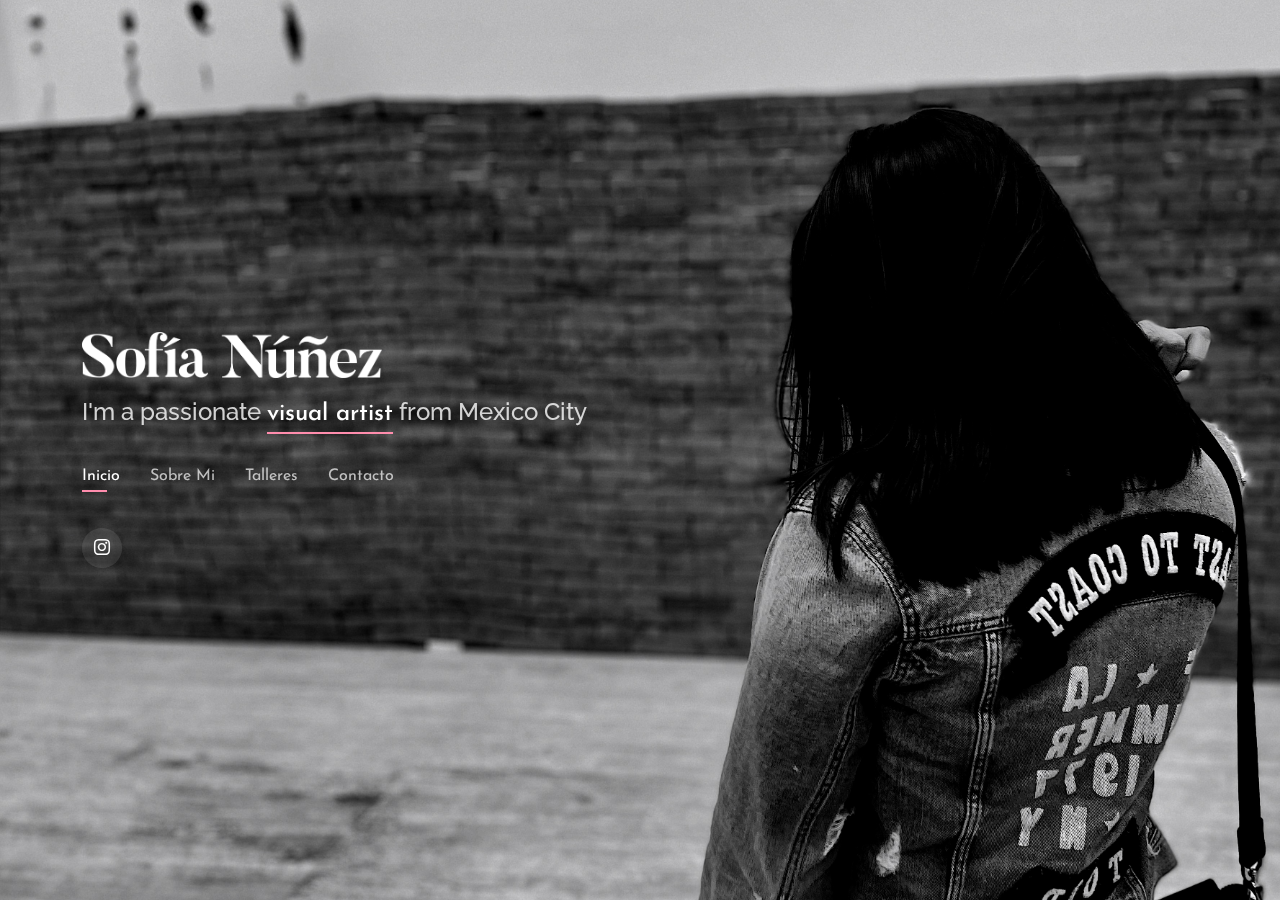
==== index.html @ c7eb0c35 "initial commit" ====
<!DOCTYPE html>
<html lang="en">

<head>
    <meta charset="utf-8">
    <meta content="width=device-width, initial-scale=1.0" name="viewport">

    <title>Sofía Nuñez</title>
    <meta content="" name="description">
    <meta content="" name="keywords">

    <!-- Favicons -->
    <link href="assets/img/favicon.png" rel="icon">
    <link href="assets/img/apple-touch-icon.png" rel="apple-touch-icon">

    <!-- Google Fonts -->
    <link href="https://fonts.googleapis.com/css?family=Josefin+Sans:300,300i,400,400i,600,600i,700,700i|Raleway:300,300i,400,400i,500,500i,600,600i,700,700i|Poppins:300,300i,400,400i,500,500i,600,600i,700,700i" rel="stylesheet">

    <!-- Vendor CSS Files -->
    <link href="assets/vendor/bootstrap/css/bootstrap.min.css" rel="stylesheet">
    <link href="assets/vendor/bootstrap-icons/bootstrap-icons.css" rel="stylesheet">
    <link href="assets/vendor/boxicons/css/boxicons.min.css" rel="stylesheet">
    <link href="assets/vendor/glightbox/css/glightbox.min.css" rel="stylesheet">
    <link href="assets/vendor/remixicon/remixicon.css" rel="stylesheet">
    <link href="assets/vendor/swiper/swiper-bundle.min.css" rel="stylesheet">

    <!-- Template Main CSS File -->
    <link href="assets/css/style.css" rel="stylesheet">

</head>

<body>

    <!-- ======= Header ======= -->
    <header id="header">
        <div class="container">

            <!-- <h1><a href="index.html">Sofía Nuñez</a></h1> -->
            <!-- Uncomment below if you prefer to use an image logo -->
            <a href="index.html" class="mr-auto"><img src="assets/img/logo.png" alt="" class="img-fluid"></a>
            <h2>I'm a passionate <span class="change-text">visual artist</span> from Mexico City</h2>

            <nav id="navbar" class="navbar">
                <ul>
                    <li><a class="nav-link active" href="#header">Inicio</a></li>
                    <li><a class="nav-link" href="#about">Sobre Mi</a></li>
                    <!-- <li><a class="nav-link" href="#portfolio">Portfolio</a></li> -->
                    <li><a class="nav-link" href="#talleres">Talleres</a></li>
                    <li><a class="nav-link" href="#contact">Contacto</a></li>
                </ul>
                <i class="bi bi-list mobile-nav-toggle"></i>
            </nav><!-- .navbar -->

            <div class="social-links">
                <a href="https://www.instagram.com/sofiailustracion/" class="instagram"><i class="bi bi-instagram"></i></a>
            </div>

        </div>
    </header><!-- End Header -->

    <!-- ======= About Section ======= -->
    <section id="about" class="about">

        <!-- ======= About Me ======= -->
        <div class="about-me container">

            <div class="section-title">
                <h2>Sobre Mi</h2>
                <p>Un poco más sobre quién soy...</p>
            </div>

            <div class="row">
                <div class="col-lg-4" data-aos="fade-right">
                    <img src="assets/img/me.jpg" class="img-fluid" alt="">
                </div>
                <div class="col-lg-8 pt-4 pt-lg-0 content" data-aos="fade-left">
                    <h3>Artista Visual / Ilustradora.</h3>
                    <p>
                        Actualmente resido en Ciudad de México. Disfruto aceptar nuevos retos, desde ilustración, obras de arte o contenido para marcas. Estuve dedicada algunos años al departamento de diseño en distintas compañías internacionales enforcadas en marcas de lujo, para después comenzar mi propio estudio y así poder concentrarme en diversos proyectos de arte y diseño que son mi pasión.
                    </p>
                    <div class="row">
                        <div class="col-lg-6">
                            <ul>
                                <li><i class="bi bi-chevron-right"></i> <strong>Mi Estudio:</strong> <span>Col. Roma, Ciudad de México</span></li>
                                <li><i class="bi bi-chevron-right"></i> <strong>WhatsApp:</strong> <span><a href='https://wa.me/525623193474' target='_blank'>+52 562-319-3474</a></span></li>
                                <li><i class="bi bi-chevron-right"></i> <strong>Email:</strong> <span>sofia@papertimes.ink</span></li>
                            </ul>
                        </div>
                    </div>
                    <p>
                        He trabajado con marcas como Estée Lauder, Oracle, Eucerín, Chanel, Lancôme, Aveda, Yves Saint Laurent Beauty, Bobbi Brown, Smashbox, Origins y Wärtsilä.
                    </p>
                    <p>
                        En un día común me puedes encontrar en mi estudio creando algo nuevo o impartiendo algún taller artístico. Mi obra se define por retratos femeninos, naturaleza, colores brillantes, así como el contraste de colores cálidos y fríos. Me gusta experimentar con materiales y colores, observando cada uno de los elementos de la naturaleza que la rodean para poder plasmarlos con diferentes medios. Mis ilustraciones hablan del poder femenino y de la conexión que tenemos con la naturaleza.
                    </p>
                </div>
            </div>

        </div><!-- End About Me -->

        <!-- ======= Counts ======= -->
        <div class="counts container">

            <div class="row">

                <div class="col-lg-3 col-md-6">
                    <div class="count-box">
                        <i class="bi bi-emoji-smile"></i>
                        <span data-purecounter-start="0" data-purecounter-end="372" data-purecounter-duration="1" class="purecounter"></span>
                        <p>Clientes Felices</p>
                    </div>
                </div>

                <div class="col-lg-3 col-md-6 mt-5 mt-md-0">
                    <div class="count-box">
                        <i class="bi bi-palette"></i>
                        <span data-purecounter-start="0" data-purecounter-end="703" data-purecounter-duration="1" class="purecounter"></span>
                        <p>Obras Publicadas</p>
                    </div>
                </div>

                <div class="col-lg-3 col-md-6 mt-5 mt-lg-0">
                    <div class="count-box">
                        <i class="bi bi-brush"></i>
                        <span data-purecounter-start="0" data-purecounter-end="1757" data-purecounter-duration="1" class="purecounter"></span>
                        <p>Horas en el Estudio</p>
                    </div>
                </div>

                <div class="col-lg-3 col-md-6 mt-5 mt-lg-0">
                    <div class="count-box">
                        <i class="bi bi-easel"></i>
                        <span data-purecounter-start="0" data-purecounter-end="48" data-purecounter-duration="1" class="purecounter"></span>
                        <p>Talleres Impartidos</p>
                    </div>
                </div>

            </div>

        </div><!-- End Counts -->

        <!-- ======= Interests ======= -->
        <div class="interests container">

            <div class="section-title">
                <h2>Cosas que me gustan</h2>
            </div>

            <div class="row">
                <div class="col-lg-3 col-md-4">
                    <div class="icon-box">
                        <i class="bi bi-easel" style="color: #ffbb2c;"></i>
                        <h3>Historia del Arte</h3>
                    </div>
                </div>
                <div class="col-lg-3 col-md-4 mt-4 mt-md-0">
                    <div class="icon-box">
                        <i class="bi bi-brush" style="color: #5578ff;"></i>
                        <h3>Talleres de Pintura</h3>
                    </div>
                </div>
                <div class="col-lg-3 col-md-4 mt-4 mt-md-0">
                    <div class="icon-box">
                        <i class="bi bi-music-note" style="color: #fb746c;"></i>
                        <h3>Musica</h3>
                    </div>
                </div>
                <div class="col-lg-3 col-md-4 mt-4 mt-lg-0">
                    <div class="icon-box">
                        <i class="bi bi-flower3" style="color: #f1cf81;"></i>
                        <h3>Naturaleza</h3>
                    </div>
                </div>
                <div class="col-lg-3 col-md-4 mt-4">
                    <div class="icon-box">
                        <i class="bi bi-building" style="color: #47aeff;"></i>
                        <h3>Museos</h3>
                    </div>
                </div>
                <div class="col-lg-3 col-md-4 mt-4">
                    <div class="icon-box">
                        <i class="bi bi-cup" style="color: #ffa76e;"></i>
                        <h3>Café</h3>
                    </div>
                </div>
                <div class="col-lg-3 col-md-4 mt-4">
                    <div class="icon-box">
                        <i class="bi bi-bicycle" style="color: #c8c7e9;"></i>
                        <h3>Ejercicio</h3>
                    </div>
                </div>
                <div class="col-lg-3 col-md-4 mt-4">
                    <div class="icon-box">
                        <i class="bi bi-pause-circle" style="color: #a0e2c6;"></i>
                        <h3>Meditar</h3>
                    </div>
                </div>
                <div class="col-lg-3 col-md-4 mt-4">
                    <div class="icon-box">
                        <i class="bi bi-pen" style="color: #91aeda;"></i>
                        <h3>Escribir</h3>
                    </div>
                </div>
                <div class="col-lg-3 col-md-4 mt-4">
                    <div class="icon-box">
                        <i class="bi bi-suit-heart" style="color: #8dd6bb;"></i>
                        <h3>Enseñar</h3>
                    </div>
                </div>
            </div>

        </div><!-- End Interests -->

        <!-- ======= Testimonials ======= -->
        <!-- <div class="testimonials container">

            <div class="section-title">
                <h2>Testimonials</h2>
            </div>

            <div class="testimonials-slider swiper-container" data-aos="fade-up" data-aos-delay="100">
                <div class="swiper-wrapper">

                    <div class="swiper-slide">
                        <div class="testimonial-item">
                            <p>
                                <i class="bx bxs-quote-alt-left quote-icon-left"></i>
                                Proin iaculis purus consequat sem cure digni ssim donec porttitora entum suscipit rhoncus. Accusantium quam, ultricies eget id, aliquam eget nibh et. Maecen aliquam, risus at semper.
                                <i class="bx bxs-quote-alt-right quote-icon-right"></i>
                            </p>
                            <img src="assets/img/testimonials/testimonials-1.jpg" class="testimonial-img" alt="">
                            <h3>Saul Goodman</h3>
                            <h4>Ceo &amp; Founder</h4>
                        </div>
                    </div>

                    <div class="swiper-slide">
                        <div class="testimonial-item">
                            <p>
                                <i class="bx bxs-quote-alt-left quote-icon-left"></i>
                                Export tempor illum tamen malis malis eram quae irure esse labore quem cillum quid cillum eram malis quorum velit fore eram velit sunt aliqua noster fugiat irure amet legam anim culpa.
                                <i class="bx bxs-quote-alt-right quote-icon-right"></i>
                            </p>
                            <img src="assets/img/testimonials/testimonials-2.jpg" class="testimonial-img" alt="">
                            <h3>Sara Wilsson</h3>
                            <h4>Designer</h4>
                        </div>
                    </div>

                    <div class="swiper-slide">
                        <div class="testimonial-item">
                            <p>
                                <i class="bx bxs-quote-alt-left quote-icon-left"></i>
                                Enim nisi quem export duis labore cillum quae magna enim sint quorum nulla quem veniam duis minim tempor labore quem eram duis noster aute amet eram fore quis sint minim.
                                <i class="bx bxs-quote-alt-right quote-icon-right"></i>
                            </p>
                            <img src="assets/img/testimonials/testimonials-3.jpg" class="testimonial-img" alt="">
                            <h3>Jena Karlis</h3>
                            <h4>Store Owner</h4>
                        </div>
                    </div>

                    <div class="swiper-slide">
                        <div class="testimonial-item">
                            <p>
                                <i class="bx bxs-quote-alt-left quote-icon-left"></i>
                                Fugiat enim eram quae cillum dolore dolor amet nulla culpa multos export minim fugiat minim velit minim dolor enim duis veniam ipsum anim magna sunt elit fore quem dolore labore illum veniam.
                                <i class="bx bxs-quote-alt-right quote-icon-right"></i>
                            </p>
                            <img src="assets/img/testimonials/testimonials-4.jpg" class="testimonial-img" alt="">
                            <h3>Matt Brandon</h3>
                            <h4>Freelancer</h4>
                        </div>
                    </div>

                    <div class="swiper-slide">
                        <div class="testimonial-item">
                            <p>
                                <i class="bx bxs-quote-alt-left quote-icon-left"></i>
                                Quis quorum aliqua sint quem legam fore sunt eram irure aliqua veniam tempor noster veniam enim culpa labore duis sunt culpa nulla illum cillum fugiat legam esse veniam culpa fore nisi cillum quid.
                                <i class="bx bxs-quote-alt-right quote-icon-right"></i>
                            </p>
                            <img src="assets/img/testimonials/testimonials-5.jpg" class="testimonial-img" alt="">
                            <h3>John Larson</h3>
                            <h4>Entrepreneur</h4>
                        </div>
                    </div>

                </div>
                <div class="swiper-pagination"></div>
            </div>

            <div class="owl-carousel testimonials-carousel">

            </div>

        </div> -->
        <!-- End Testimonials  -->

    </section><!-- End About Section -->

    <!-- ======= Portfolio Section ======= -->
    <!--
    <section id="portfolio" class="portfolio">
        <div class="container">

            <div class="section-title">
                <h2>Portfolio</h2>
                <p>Mi Trabajo</p>
            </div>

            <div class="row">
                <div class="col-lg-12 d-flex justify-content-center">
                    <ul id="portfolio-flters">
                        <li data-filter="*" class="filter-active">Todos</li>
                        <li data-filter=".filter-app">Prints</li>
                        <li data-filter=".filter-card">Personalizadas</li>
                        <li data-filter=".filter-web">Originales</li>
                    </ul>
                </div>
            </div>

            <div class="row portfolio-container">

                <div class="col-lg-4 col-md-6 portfolio-item filter-app">
                    <div class="portfolio-wrap">
                        <img src="assets/img/portfolio/portfolio-1.jpg" class="img-fluid" alt="">
                        <div class="portfolio-info">
                            <h4>App 1</h4>
                            <p>App</p>
                            <div class="portfolio-links">
                                <a href="assets/img/portfolio/portfolio-1.jpg" data-gallery="portfolioGallery" class="portfolio-lightbox" title="App 1"><i class="bx bx-plus"></i></a>
                                <a href="portfolio-details.html" data-gallery="portfolioDetailsGallery" data-glightbox="type: external" class="portfolio-details-lightbox" title="Portfolio Details"><i class="bx bx-link"></i></a>
                            </div>
                        </div>
                    </div>
                </div>

                <div class="col-lg-4 col-md-6 portfolio-item filter-web">
                    <div class="portfolio-wrap">
                        <img src="assets/img/portfolio/portfolio-2.jpg" class="img-fluid" alt="">
                        <div class="portfolio-info">
                            <h4>Web 3</h4>
                            <p>Web</p>
                            <div class="portfolio-links">
                                <a href="assets/img/portfolio/portfolio-2.jpg" data-gallery="portfolioGallery" class="portfolio-lightbox" title="Web 3"><i class="bx bx-plus"></i></a>
                                <a href="portfolio-details.html" data-gallery="portfolioDetailsGallery" data-glightbox="type: external" class="portfolio-details-lightbox" title="Portfolio Details"><i class="bx bx-link"></i></a>
                            </div>
                        </div>
                    </div>
                </div>

                <div class="col-lg-4 col-md-6 portfolio-item filter-app">
                    <div class="portfolio-wrap">
                        <img src="assets/img/portfolio/portfolio-3.jpg" class="img-fluid" alt="">
                        <div class="portfolio-info">
                            <h4>App 2</h4>
                            <p>App</p>
                            <div class="portfolio-links">
                                <a href="assets/img/portfolio/portfolio-3.jpg" data-gallery="portfolioGallery" class="portfolio-lightbox" title="App 2"><i class="bx bx-plus"></i></a>
                                <a href="portfolio-details.html" data-gallery="portfolioDetailsGallery" data-glightbox="type: external" class="portfolio-details-lightbox" title="Portfolio Details"><i class="bx bx-link"></i></a>
                            </div>
                        </div>
                    </div>
                </div>

                <div class="col-lg-4 col-md-6 portfolio-item filter-card">
                    <div class="portfolio-wrap">
                        <img src="assets/img/portfolio/portfolio-4.jpg" class="img-fluid" alt="">
                        <div class="portfolio-info">
                            <h4>Card 2</h4>
                            <p>Card</p>
                            <div class="portfolio-links">
                                <a href="assets/img/portfolio/portfolio-4.jpg" data-gallery="portfolioGallery" class="portfolio-lightbox" title="Card 2"><i class="bx bx-plus"></i></a>
                                <a href="portfolio-details.html" data-gallery="portfolioDetailsGallery" data-glightbox="type: external" class="portfolio-details-lightbox" title="Portfolio Details"><i class="bx bx-link"></i></a>
                            </div>
                        </div>
                    </div>
                </div>

                <div class="col-lg-4 col-md-6 portfolio-item filter-web">
                    <div class="portfolio-wrap">
                        <img src="assets/img/portfolio/portfolio-5.jpg" class="img-fluid" alt="">
                        <div class="portfolio-info">
                            <h4>Web 2</h4>
                            <p>Web</p>
                            <div class="portfolio-links">
                                <a href="assets/img/portfolio/portfolio-5.jpg" data-gallery="portfolioGallery" class="portfolio-lightbox" title="Web 2"><i class="bx bx-plus"></i></a>
                                <a href="portfolio-details.html" data-gallery="portfolioDetailsGallery" data-glightbox="type: external" class="portfolio-details-lightbox" title="Portfolio Details"><i class="bx bx-link"></i></a>
                            </div>
                        </div>
                    </div>
                </div>

                <div class="col-lg-4 col-md-6 portfolio-item filter-app">
                    <div class="portfolio-wrap">
                        <img src="assets/img/portfolio/portfolio-6.jpg" class="img-fluid" alt="">
                        <div class="portfolio-info">
                            <h4>App 3</h4>
                            <p>App</p>
                            <div class="portfolio-links">
                                <a href="assets/img/portfolio/portfolio-6.jpg" data-gallery="portfolioGallery" class="portfolio-lightbox" title="App 3"><i class="bx bx-plus"></i></a>
                                <a href="portfolio-details.html" data-gallery="portfolioDetailsGallery" data-glightbox="type: external" class="portfolio-details-lightbox" title="Portfolio Details"><i class="bx bx-link"></i></a>
                            </div>
                        </div>
                    </div>
                </div>

                <div class="col-lg-4 col-md-6 portfolio-item filter-card">
                    <div class="portfolio-wrap">
                        <img src="assets/img/portfolio/portfolio-7.jpg" class="img-fluid" alt="">
                        <div class="portfolio-info">
                            <h4>Card 1</h4>
                            <p>Card</p>
                            <div class="portfolio-links">
                                <a href="assets/img/portfolio/portfolio-7.jpg" data-gallery="portfolioGallery" class="portfolio-lightbox" title="Card 1"><i class="bx bx-plus"></i></a>
                                <a href="portfolio-details.html" data-gallery="portfolioDetailsGallery" data-glightbox="type: external" class="portfolio-details-lightbox" title="Portfolio Details"><i class="bx bx-link"></i></a>
                            </div>
                        </div>
                    </div>
                </div>

                <div class="col-lg-4 col-md-6 portfolio-item filter-card">
                    <div class="portfolio-wrap">
                        <img src="assets/img/portfolio/portfolio-8.jpg" class="img-fluid" alt="">
                        <div class="portfolio-info">
                            <h4>Card 3</h4>
                            <p>Card</p>
                            <div class="portfolio-links">
                                <a href="assets/img/portfolio/portfolio-8.jpg" data-gallery="portfolioGallery" class="portfolio-lightbox" title="Card 3"><i class="bx bx-plus"></i></a>
                                <a href="portfolio-details.html" data-gallery="portfolioDetailsGallery" data-glightbox="type: external" class="portfolio-details-lightbox" title="Portfolio Details"><i class="bx bx-link"></i></a>
                            </div>
                        </div>
                    </div>
                </div>

                <div class="col-lg-4 col-md-6 portfolio-item filter-web">
                    <div class="portfolio-wrap">
                        <img src="assets/img/portfolio/portfolio-9.jpg" class="img-fluid" alt="">
                        <div class="portfolio-info">
                            <h4>Web 3</h4>
                            <p>Web</p>
                            <div class="portfolio-links">
                                <a href="assets/img/portfolio/portfolio-9.jpg" data-gallery="portfolioGallery" class="portfolio-lightbox" title="Web 3"><i class="bx bx-plus"></i></a>
                                <a href="portfolio-details.html" data-gallery="portfolioDetailsGallery" data-glightbox="type: external" class="portfolio-details-lightbox" title="Portfolio Details"><i class="bx bx-link"></i></a>
                            </div>
                        </div>
                    </div>
                </div>

            </div>

        </div>

    </section>  -->
    <!-- End Portfolio Section -->

    <!-- ======= Talleres Section ======= -->
    <section id="talleres" class="portfolio">
        <div class="container">

            <div class="section-title">
                <h2>Talleres</h2>
                <p>Talleres disponibles para el público</p>
            </div>

            <div class="row portfolio-container">

                <div class="col-lg-4 col-md-6 portfolio-item filter-app">
                    <div class="portfolio-wrap">
                        <img src="assets/img/portfolio/portfolio-1.jpg" class="img-fluid" alt="">
                        <div class="portfolio-info">
                            <h4>Acuarelas</h4>
                            <p>Taller de acuarelas para principiantes</p>
                            <div class="portfolio-links">
                                <a href="acuarelas.html" data-gallery="portfolioDetailsGallery" data-glightbox="type: external" class="portfolio-details-lightbox" title="Detalles"><i class="bx bx-link"></i></a>
                            </div>
                        </div>
                    </div>
                </div>

                <div class="col-lg-4 col-md-6 portfolio-item filter-app">
                    <div class="portfolio-wrap">
                        <img src="assets/img/portfolio/portfolio-2.jpg" class="img-fluid" alt="">
                        <div class="portfolio-info">
                            <h4>Pintura Acrílica</h4>
                            <p>Taller de Acrílicas para principiantes</p>
                            <div class="portfolio-links">
                                <a href="acrilicas.html" data-gallery="portfolioDetailsGallery" data-glightbox="type: external" class="portfolio-details-lightbox" title="Detalles"><i class="bx bx-link"></i></a>
                            </div>
                        </div>
                    </div>
                </div>

                <!-- <div class="col-lg-4 col-md-6 portfolio-item filter-app">
                    <div class="portfolio-wrap">
                        <img src="assets/img/portfolio/portfolio-1.jpg" class="img-fluid" alt="">
                        <div class="portfolio-info">
                            <h4>Lettering</h4>
                            <p>Taller de lettering para principiantes</p>
                            <div class="portfolio-links">
                                <a href="lettering.html" data-gallery="portfolioDetailsGallery" data-glightbox="type: external" class="portfolio-details-lightbox" title="Detalles"><i class="bx bx-link"></i></a>
                            </div>
                        </div>
                    </div>
                </div> -->

                <!-- <div class="col-lg-4 col-md-6 portfolio-item filter-app">
                    <div class="portfolio-wrap">
                        <img src="assets/img/portfolio/portfolio-1.jpg" class="img-fluid" alt="">
                        <div class="portfolio-info">
                            <h4>Dibujo Botánico</h4>
                            <p>Taller de dibujo botánico para principiantes</p>
                            <div class="portfolio-links">
                                <a href="botanico.html" data-gallery="portfolioDetailsGallery" data-glightbox="type: external" class="portfolio-details-lightbox" title="Detalles"><i class="bx bx-link"></i></a>
                            </div>
                        </div>
                    </div>
                </div> -->

            </div>

        </div>
    </section><!-- End Talleres Section -->

    <!-- ======= Contact Section ======= -->
    <section id="contact" class="contact">
        <div class="container">

            <div class="section-title">
                <h2>Contacto</h2>
                <p>Encuéntrame aquí</p>
            </div>

            <div class="row mt-2">

                <div class="col-md-6 mt-4 d-flex align-items-stretch">
                    <div class="info-box">
                        <i class="bx bx-envelope"></i>
                        <h3>Email</h3>
                        <p>sofia@papertimes.ink</p>
                    </div>
                </div>
                <div class="col-md-6 mt-4 d-flex align-items-stretch">
                    <div class="info-box">
                        <i class="bx bx-phone-call"></i>
                        <h3>WhatsApp</h3>
                        <a href='https://wa.me/525623193474' target='_blank'>+52 562-319-3474</a>
                    </div>
                </div>
            </div>

        </div>
    </section><!-- End Contact Section -->


    <!-- Vendor JS Files -->
    <script src="assets/vendor/bootstrap/js/bootstrap.bundle.min.js"></script>
    <script src="assets/vendor/glightbox/js/glightbox.min.js"></script>
    <script src="assets/vendor/isotope-layout/isotope.pkgd.min.js"></script>
    <script src="assets/vendor/php-email-form/validate.js"></script>
    <script src="assets/vendor/purecounter/purecounter.js"></script>
    <script src="assets/vendor/swiper/swiper-bundle.min.js"></script>
    <script src="assets/vendor/waypoints/noframework.waypoints.js"></script>

    <!-- Template Main JS File -->
    <script src="assets/js/main.js"></script>

</body>

</html>
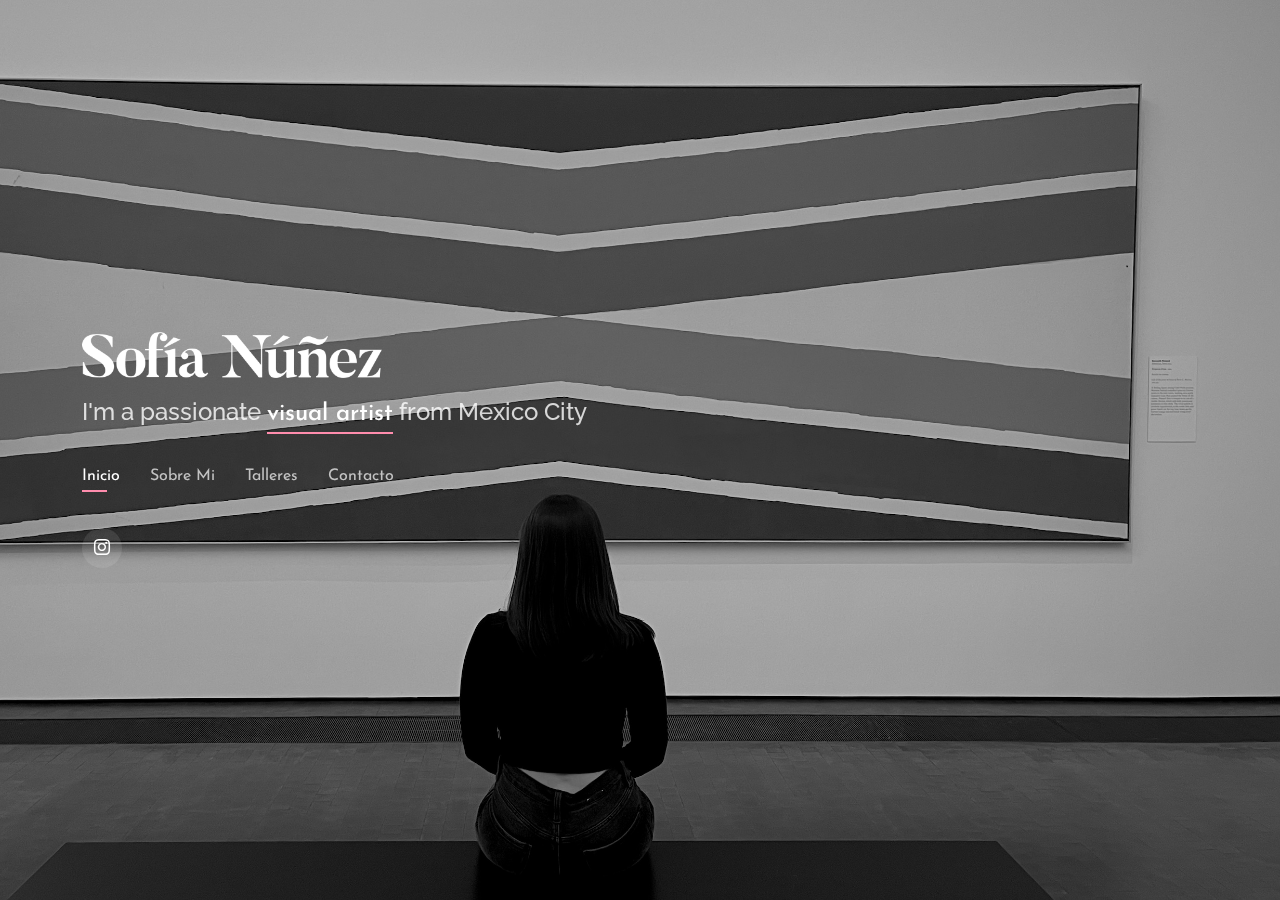
==== commit 92f51184: "Update 1" ====
--- a/index.html
+++ b/index.html
@@ -461,7 +461,7 @@
 
             <div class="section-title">
                 <h2>Talleres</h2>
-                <p>Talleres disponibles para el público</p>
+                <p>Próximas fechas</p>
             </div>
 
             <div class="row portfolio-container">
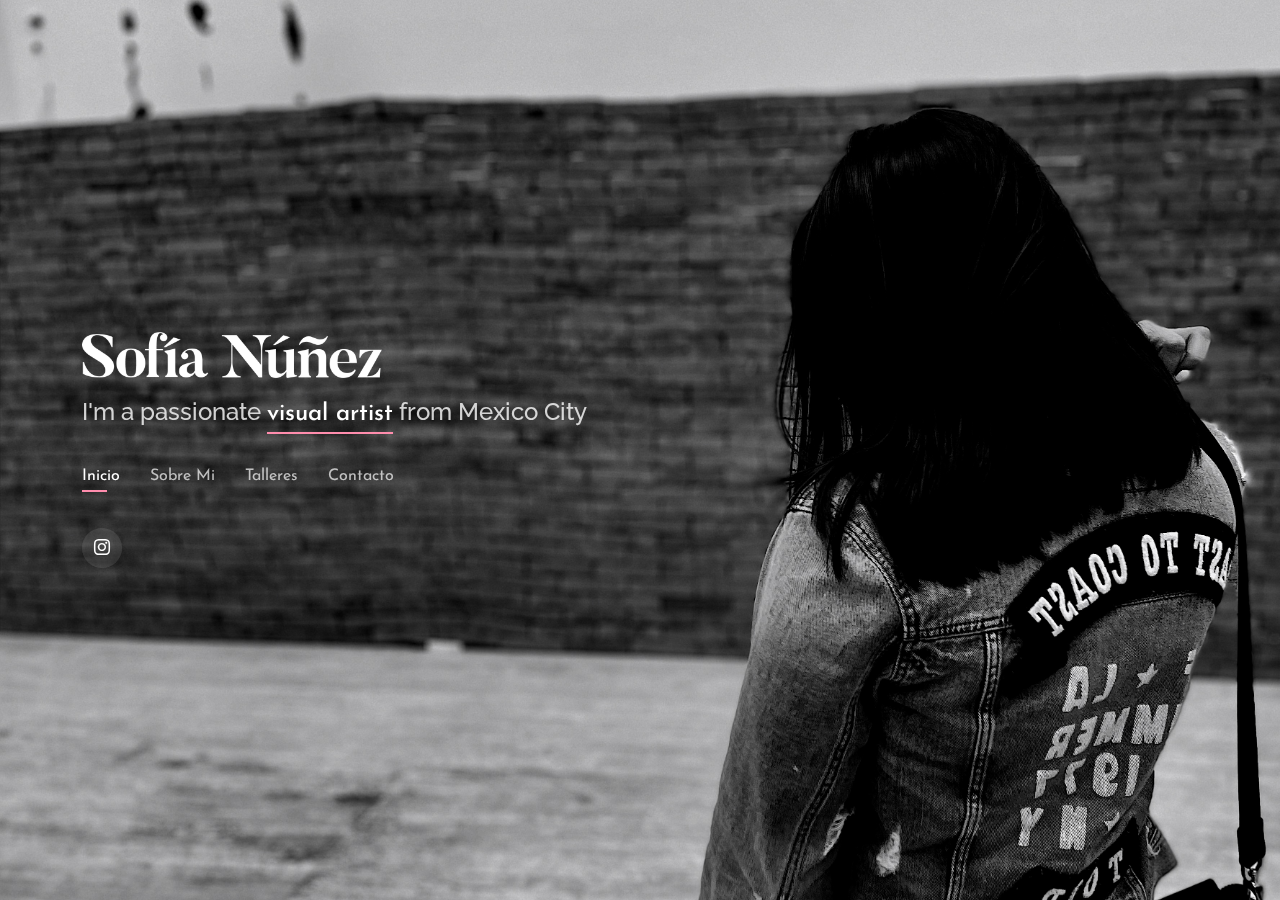
==== commit 4bef3e49: "Update 3" ====
--- a/index.html
+++ b/index.html
@@ -473,7 +473,7 @@
                             <h4>Acuarelas</h4>
                             <p>Taller de acuarelas para principiantes</p>
                             <div class="portfolio-links">
-                                <a href="acuarelas.html" data-gallery="portfolioDetailsGallery" data-glightbox="type: external" class="portfolio-details-lightbox" title="Detalles"><i class="bx bx-link"></i></a>
+                                <a href="acuarelas.html" data-gallery="portfolioDetailsGallery" data-glightbox="type: external" class="portfolio-details-lightbox" title="Detalles">ver más</a>
                             </div>
                         </div>
                     </div>
@@ -486,7 +486,7 @@
                             <h4>Pintura Acrílica</h4>
                             <p>Taller de Acrílicas para principiantes</p>
                             <div class="portfolio-links">
-                                <a href="acrilicas.html" data-gallery="portfolioDetailsGallery" data-glightbox="type: external" class="portfolio-details-lightbox" title="Detalles"><i class="bx bx-link"></i></a>
+                                <a href="acrilicas.html" data-gallery="portfolioDetailsGallery" data-glightbox="type: external" class="portfolio-details-lightbox" title="Detalles">ver más</a>
                             </div>
                         </div>
                     </div>
--- a/assets/css/style.css
+++ b/assets/css/style.css
@@ -1199,3 +1199,12 @@
 #header.header-top .navbar {
     margin-left: 20px;
 }
+
+#header.header-top {
+    height: 90px;
+}
+
+.portfolio .portfolio-wrap .portfolio-links a {
+    font-size: 20px;
+    text-decoration: underline;
+}
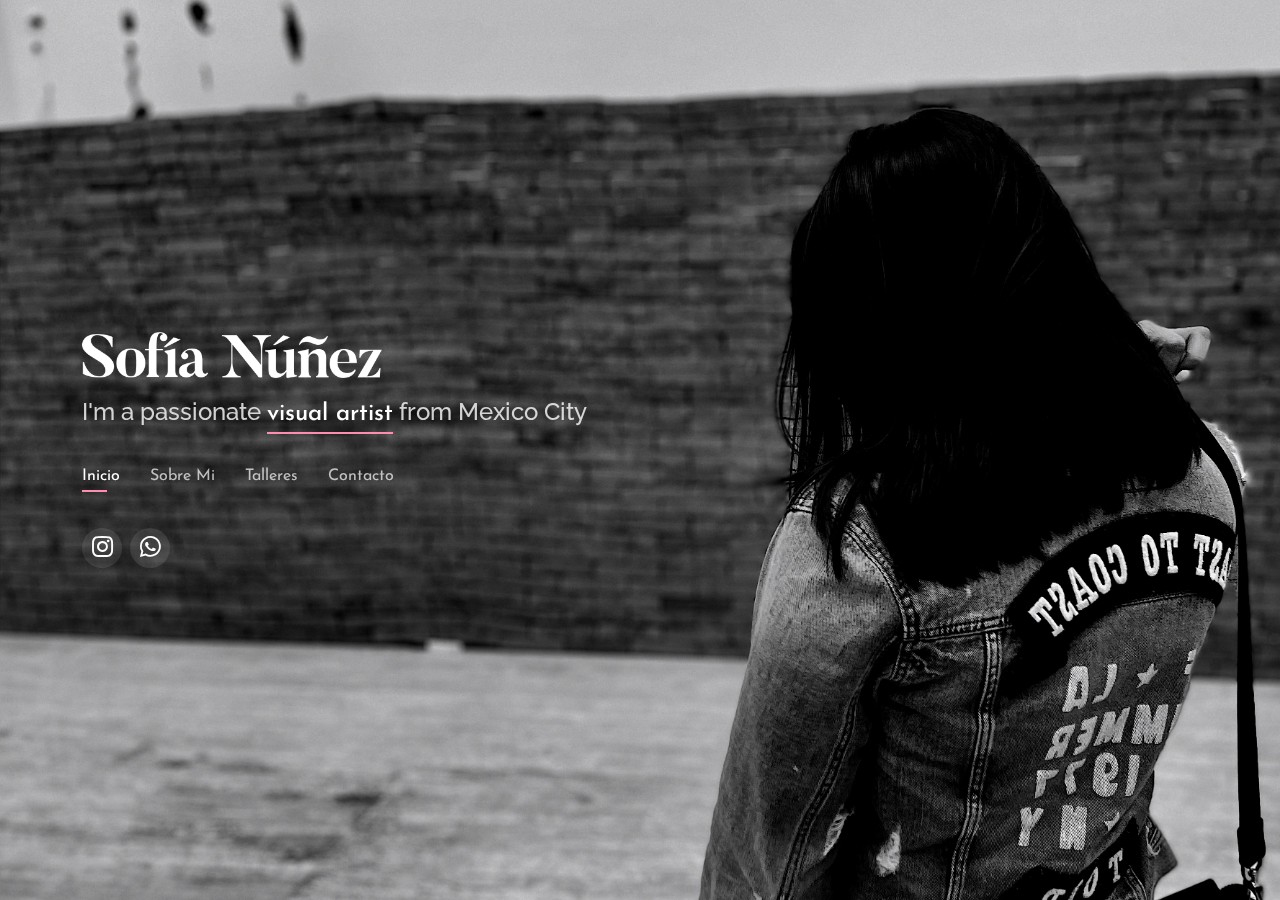
==== commit 763c20fd: "Update Social Links" ====
--- a/index.html
+++ b/index.html
@@ -53,6 +53,7 @@
 
             <div class="social-links">
                 <a href="https://www.instagram.com/sofiailustracion/" class="instagram"><i class="bi bi-instagram"></i></a>
+                <a href="https://wa.me/525623193474" class="whatsapp"><i class="bi bi-whatsapp"></i></a>
             </div>
 
         </div>
--- a/assets/css/style.css
+++ b/assets/css/style.css
@@ -1208,3 +1208,7 @@
     font-size: 20px;
     text-decoration: underline;
 }
+
+#header .social-links a {
+    font-size: 21px;
+}
